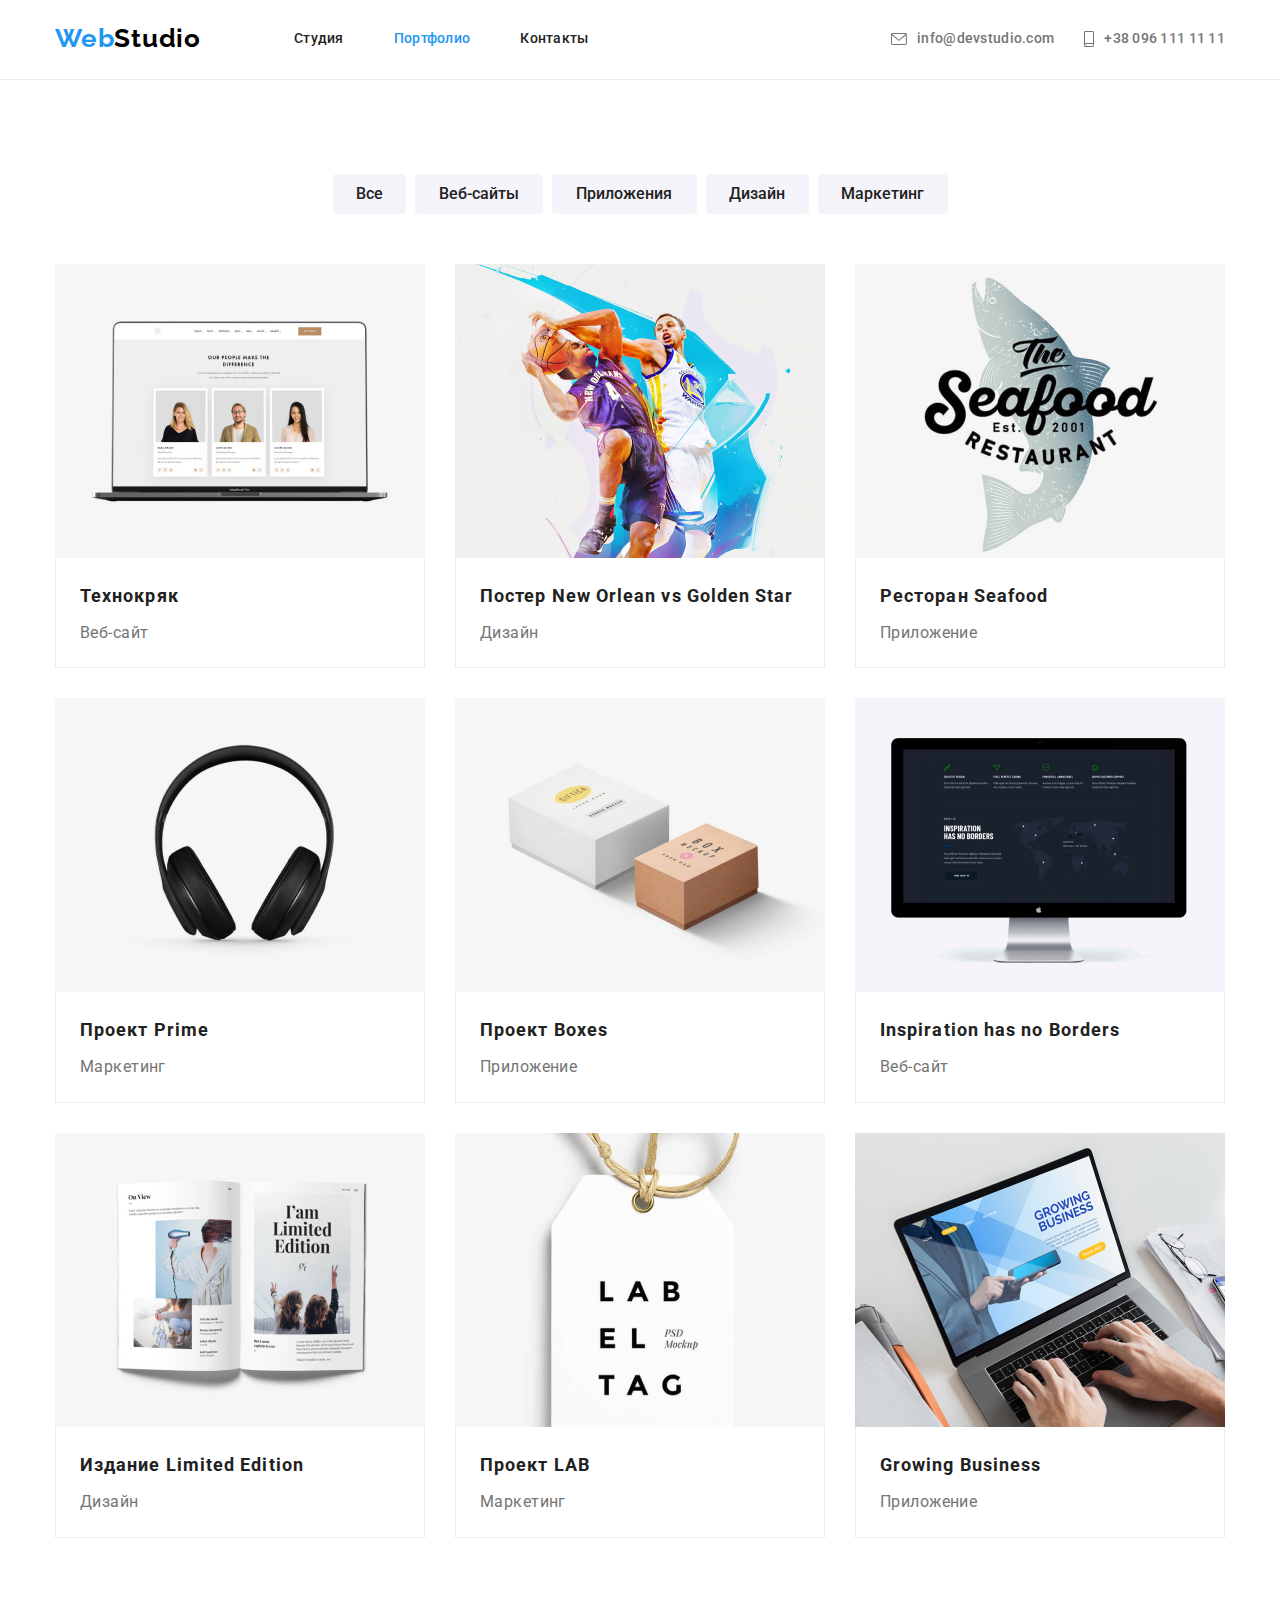
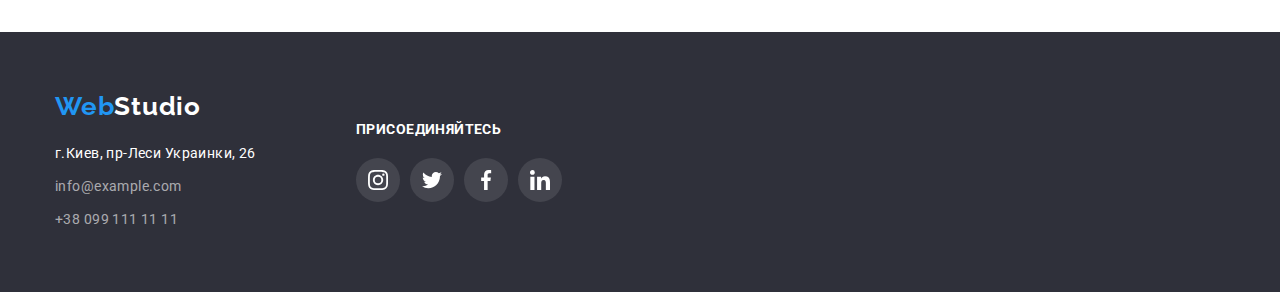
==== prettier.html @ 3a26fc48 "добавил переходы  и анимации по макету , сделал модальное окно" ====
<!DOCTYPE html>
<html lang="ru">

<head>
    <meta charset="UTF-8">
    <meta http-equiv="X-UA-Compatible" content="IE=edge">
    <meta name="viewport" content="width=device-width, initial-scale=1.0">
    <title>Document</title>
    <link rel="preconnect" href="https://fonts.googleapis.com">
    <link rel="preconnect" href="https://fonts.gstatic.com" crossorigin>
    <link href="https://fonts.googleapis.com/css2?family=Raleway:wght@700&family=Roboto:wght@400;500;700;900&display=swap"
        rel="stylesheet">
    <link rel="stylesheet" href="https://cdnjs.cloudflare.com/ajax/libs/modern-normalize/1.1.0/modern-normalize.min.css">
    <link rel="stylesheet" href="css/styles.css">
</head>

<body>
    <!-- шапка сайта -->
<header class="header">
    <div class="container container-header">
        <nav class="nav">
            <a href="./index.html" class="logo-header"><span class="logo-web">Web</span>Studio</a>
            <ul class="list list-nav">
                <li class="items">
                    <a href="./index.html" class="link-nav">Студия</a>
                </li>
                <li class="items">
                    <a href="./prettier.html" class="link-nav portfolio">Портфолио</a>
                </li>
                <li class="items">
                    <a href="" class="link-nav">Контакты</a>
                </li>
            </ul>
        </nav>
        <div class="links-header">

            <a href="mailto:info@devstudio.com" class="link-header">
                <svg width="16" height="12" class="icon-mail">
                    <use href="./images/icons.svg#icon-mail"></use>
                </svg>
                info@devstudio.com</a>

            <a href="tel:+380961111111" class="link-header number">
                <svg width="10" height="16" class="icon-phone">
                    <use href="./images/icons.svg#smartphone"></use>
                </svg>
                +38 096 111 11 11</a>
        </div>
    </div>
</header>
    <!-- main меню -->
    <main class="main-portfolio">
        <section class="section">
            <div class="container">
            <ul class="list list-button">
               <li class="items">
                   <button type="button" class="btn-portfolio btn-all">Все</button>
                </li>
               <li class="items">
                   <button type="button" class="btn-portfolio btn-website">Веб-сайты</button>
                </li>
               <li class="items">
                   <button type="button" class="btn-portfolio btn-applications">Приложения</button>
                </li>
               <li class="items">
                   <button type="button" class="btn-portfolio btn-design">Дизайн</button>
                </li>
               <li class="items">
                   <button type="button" class="btn-portfolio btn-marketing">Маркетинг</button>
                </li>
            </ul>
            <ul class="list list-works">
                <li class="items">
                    <img src="images/img_texno.jpg" alt="Веб-сайт на ноутбуке" width="370" class="img">
                    <div class="container-works">
                        <h3 class="title">Технокряк</h3>
                        <p class="text">Веб-сайт</p>
                    </div>
                </li>
                <li class="items">
                    <img src="images/img_poster.jpg" alt="Постер про баскетбол" width="370" class="img">
                    <div class="container-works">
                        <h3 class="title">Постер New Orlean vs Golden Star</h3>
                        <p class="text">Дизайн</p>
                    </div> 
                </li>
                <li class="items">
                    <img src="images/img_restoran.jpg" alt="Логотип ресторана" width="370" class="img">
                    <div class="container-works">
                        <h3 class="title">Ресторан Seafood</h3>
                        <p class="text">Приложение</p>
                    </div>
                </li>
                <li class="items">
                    <img src="images/img_prime.jpg" alt="Наушники" width="370" class="img">
                    <div class="container-works">
                        <h3 class="title">Проект Prime</h3>
                        <p class="text">Маркетинг</p>
                    </div>
                </li>
                <li class="items">
                    <img src="images/img_boxes.jpg" alt="Две маленькие коробки" width="370" class="img">
                    <div  class="container-works">
                        <h3 class="title">Проект Boxes</h3>
                        <p class="text">Приложение</p>
                    </div>
                </li>
                <li class="items">
                    <img src="images/img_inspiration.jpg" alt="Информация про влияние фирмы на мониторе" width="370" class="img">
                    <div  class="container-works">
                        <h3 class="title">Inspiration has no Borders</h3>
                        <p class="text">Веб-сайт</p>
                    </div>
                </li>
                <li class="items">
                    <img src="images/img_book.jpg" alt="Книга" width="370" class="img">
                    <div class="container-works">
                        <h3 class="title">Издание Limited Edition</h3>
                        <p class="text">Дизайн</p>
                    </div>
                </li>
                <li class="items">
                    <img src="images/img_lab.jpg" alt="Бирка фирмы" width="370" class="img">
                    <div class="container-works">
                        <h3 class="title">Проект LAB</h3>
                        <p class="text">Маркетинг</p>
                    </div>
                </li>
                <li class="items">
                    <img src="images/img_growing.jpg" alt="Реклама сайта на ноутбуке" width="370" class="img">
                    <div class="container-works">
                        <h3 class="title">Growing Business</h3>
                        <p class="text">Приложение</p>
                    </div>
                </li>
            </ul>
            </div>
        </section>
    </main>
    <!-- подвал сайта -->
    <footer class="footer">
        <div class="container container-footer">
            <div class="container-address">
                <a href="./index.html" class="logo-footer"><span class="logo-web">Web</span>Studio</a>
                <address class="address">
                    <p class="text-footer">г.Киев, пр-Леси Украинки, 26</p>
                    <a href="mailto:info@example.com" class="link-footer">info@example.com</a> <br />
                    <a href="tel:+380991111111" class="link-footer">+38 099 111 11 11</a>
                </address>
            </div>
            <div class="footer-social-network">
                <p class="text-invitations">Присоединяйтесь</p>
                <ul class="list list-footer">
                    <li class="items">
                        <a class="link" href="">
                            <svg class="icon-social-network">
                                <use href="./images/icons.svg#instagram"></use>
                            </svg>
                        </a>
                    </li>
                    <li class="items">
                        <a class="link" href="">
                            <svg class="icon-social-network">
                                <use href="./images/icons.svg#twitter"></use>
                            </svg>
                        </a>
                    </li>
                    <li class="items">
                        <a class="link" href="">
                            <svg class="icon-social-network">
                                <use href="./images/icons.svg#facebook"></use>
                            </svg>
                        </a>
                    </li>
                    <li class="items">
                        <a class="link" href="">
                            <svg class="icon-social-network">
                                <use href="./images/icons.svg#linkedin"></use>
                            </svg>
                        </a>
                    </li>
                </ul>
            </div>
        </div>
    </footer>
    </body>
    
    </html>
---- css/styles.css ----
/* основной шрифт Roboto – 400,500,700,900 */
/* дополнительный шрифт Raleway – 700 */
/* основной цвет фона #ffffff */
/* основной цвет для текста #757575 */
/* дополнительный цвет текста #212121 */
/* дополнительный цвет #2196F3 */
/* цвет иконок #AFB1B8 */
:root {
    --main-background-color: #ffffff;
    --main-color-text: #757575;
    --complementary-color-text: #212121;
    --complementary-color: #2196F3;
    --icon-color: #AFB1B8;
}

body {
    font-family: 'Roboto', sans-serif;
        font-size: 14px;
        letter-spacing: 0.03em;
    background-color: var(--main-background-color);
    color: var(--main-color-text);
}
h1 { 
    margin: 0;
    padding: 0;
    color: #ffffff;
}
h2,
h3,
h4,
h5,
h6 {
    margin: 0;
    padding: 0;
   color: var(--complementary-color-text);
}

.container {
    width: 1200px;
    padding-left: 15px;
    padding-right: 15px;
    margin-left: auto;
    margin-right: auto;
}

.section {
padding-top: 94px;
padding-bottom: 94px;
}

.list {
    padding: 0;
    margin: 0;
    list-style: none;
}

p {
    margin: 0;
    padding: 0;
}
.img {
    display: block;
}

/* header шапка */
.header {
padding-top: 24px;
padding-bottom: 25px;
border-bottom: 1px solid #ECECEC;
}

.container-header {

    display: flex;
    align-items: center;
    
}

.nav {
    display: flex;
}

.logo-header,
.logo-footer {
    font-family: 'Raleway', sans-serif;
        font-weight: 700;
        font-size: 26px;
        line-height: 1.14;
        letter-spacing: 0.03em;
}
.logo-header { 
    color: #000000;
    text-decoration: none;
}
.logo-footer { 
    display: inline-block;
    margin-bottom: 20px; 
color: #ffffff;
text-decoration: none;
}
.logo-web {
    color: var(--complementary-color);
}

.list-nav {
    display: flex;
    margin-left: 93px;
    align-items: center;
}
.list-nav > .items + .items {
margin-left: 50px;
}
.link-nav {
    display: block;
    
    font-weight: 500;
        line-height: 1.14;
        letter-spacing: 0.02em;
        text-decoration: none;
    color: var(--complementary-color-text);
}

.link-nav:hover,
.link-nav:focus {
color: var(--complementary-color);
}


.studio {
    color: var(--complementary-color);
}
.portfolio {
    color: var(--complementary-color);
}


.links-header {
    display: flex;
margin-left: auto;
}

.icon-mail {
    margin-right: 10px;
fill: currentColor;
}
.icon-mail:hover{
    fill: var(--complementary-color);
}
.icon-phone {
    margin-right: 10px;
    fill: currentColor;
}
.icon-phone:hover {
    fill: var(--complementary-color);
}
.link-header {
    display: flex;
    align-items: center;
    font-weight: 500;
        line-height: 1.14;
        letter-spacing: 0.02em;
    text-decoration: none;
    color: var(--main-color-text);
}
.link-header:hover,
.link-header:focus {
color: var(--complementary-color);
}

.links-header>.number {
    margin-left: 30px;
}

/* main */
/* герой hero */
.hero {
    max-width: 1600px;
    height: 600px;
    margin-left: auto;
    margin-right: auto;
    padding-top: 200px;
    padding-bottom: 200px;
    
    background-image: linear-gradient(
        to right,
         rgba(47, 48, 58, 0.4),
          rgba(47, 48, 58, 0.4)
          ), url(../images/Img_hero.jpg);
    background-repeat: no-repeat;
    background-position: center;
    background-size: cover;
    
}
.container-hero {
    text-align: center;
}
.main-title {
    display: inline-block;
    margin-bottom: 30px;
    font-weight: 900;
    width: 696px;
        font-size: 44px;
        line-height: 1.36;
        text-align: center;
        letter-spacing: 0.06em;
        text-transform: uppercase
}
.btn {
    display: flex;
        align-items: center;
        text-align: center;
        margin-left: auto;
        margin-right: auto;
        padding: 10px 32px;
        border: 1px solid transparent;
        border-radius: 4px;
        min-width: 200px;

    font-weight: 700;
        font-size: 16px;
        line-height: 1.87;
        letter-spacing: 0.06em; 
    background-color: var(--complementary-color);
    color: #ffffff;

    cursor: pointer;
}
/* benefits преимущества */
.benefits {
    
}
.list-benefits {
    display: flex;
}
.container-benefits {
    display: flex;
    justify-content: center;
    align-items: center;
width: 270px;
height: 120px;
margin-bottom: 30px;
border-radius: 4px;
background-color: #F5F4FA;
}
.icon-benefits {
    width: 70px;
    height: 70px;
   
}
.list-benefits > .items {
    margin-left: 30px;
}
.list-benefits > .items:first-child {
    margin-left: 0;
}

.title-benefits {
    margin-bottom: 10px;
    font-weight: 700;
    font-size: 14px;
        line-height: 1.14;
        letter-spacing: 0.03em;
        text-transform: uppercase;
}

.text-benefits {
    line-height: 1.71;
}

/*  деятельность activity */
.activity {
padding-top: 0;
}

.title-activity,
.title-team,
.title-clients {
font-weight: 700;
    font-size: 36px;
    line-height: 1.16;
    text-align: center;
    letter-spacing: 0.03em
}
.title-activity {
    margin-bottom: 50px;
}

.list-activity {
display: flex;
}

.list-activity > .items {
    margin-left: 30px;
}
.list-activity>.items:first-child {
    margin-left: 0;
}
/* команда team */
.team {
    background-color: #F5F4FA;
}

.title-team {
    margin-bottom: 50px;
}

.list-team {
display: flex;

}
.list-team >.items {
    border-radius: 0px 0px 4px 4px;
    box-shadow: 0px 1px 3px rgba(0, 0, 0, 0.12),
     0px 1px 1px rgba(0, 0, 0, 0.14),
      0px 2px 1px rgba(0, 0, 0, 0.2);
    
    margin-left: 30px;
}
.list-team >.items:first-child {
    margin-left: 0;
}
.container-people {
    background-color: var(--main-background-color);
padding-top: 30px;
padding-bottom: 25px;
}

.title-name {
    margin-bottom: 10px;
    font-weight: 500;
    font-size: 16px;
    line-height: 1.18;
    text-align: center;
    letter-spacing: 0.03em;
}

.text-team {
    margin-bottom: 16px;
font-size: 16px;
    line-height: 1.18;
    text-align: center;
}

.list-social-networks {
display: flex;
justify-content: center;
}

.link-team {
display: inline-block;
    text-align: center;
    width: 44px;
    height: 44px;
    padding: 12px;
    border-radius: 50%;
}
.link-team:hover,
.link-team:focus
 {
  background-color: var(--complementary-color);
}

.link-team:hover .icon-social-network,
.link-team:focus .icon-social-network {
    fill: #fff;
}
.list-social-networks .items:nth-child(n+2) {
    margin-left: 10px;
}
.icon-social-network {
    fill: var(--icon-color);
    width: 20px;
    height: 20px;
}
/* regular customers постоянные клиенты*/
.title-clients {
    margin-bottom: 50px;
}

.list-clients {
display: flex;
justify-content: center;
}
.list-clients > .items:nth-child(n+2){
    margin-left: 30px;
}

 .link-clients {
    display: flex;
        justify-content: center;
        align-items: center;
width: 170px;
    height: 92px;
    border: 1px solid #AFB1B8;
    border-radius: 4px;
 }

.icon-clients {
 fill: var(--icon-color);
}

.link-clients:hover,
.link-clients:focus {
border: 1px solid var(--complementary-color);
}
.link-clients:hover .icon-clients,
.link-clients:focus .icon-clients {
    fill: var(--complementary-color);
}

/* main portfolio */
.main-portfolio {

}

.list-button {
    display: flex;
    justify-content: center;
    margin-bottom: 50px;
}
.list-button > .items:nth-child(n+2) {
margin-left: 9px;
}
.btn-portfolio {
    padding: 6px 0;
    border-radius: 4px;
    border: 1px solid transparent;
    font-family: 'Roboto', sans-serif;
    font-weight: 500;
        font-size: 16px;
        line-height: 1.62;
        text-align: center;
    cursor: pointer;
   background-color: #F5F4FA; 
   color: var(--complementary-color-text);
}
.btn-portfolio:hover,
.btn-portfolio:focus {
    background-color: var(--complementary-color);
    color: #ffffff;
    box-shadow: 0px 3px 1px rgba(0, 0, 0, 0.1),
     0px 1px 2px rgba(0, 0, 0, 0.08),
      0px 2px 2px rgba(0, 0, 0, 0.12);
}
.btn-all {
min-width: 73px;
}
.btn-website {
min-width: 128px;
}
.btn-applications {
min-width: 145px;
}
.btn-design {
min-width: 103px;
}
.btn-marketing {
min-width: 130px;
}
.list-works {
    display: flex;
    flex-wrap: wrap;
    margin: -15px;
}
.list-works .items {
    margin: 15px;
    
}
.list-works .items:hover {
    box-shadow: 0px 1px 1px rgba(0, 0, 0, 0.12),
     0px 4px 4px rgba(0, 0, 0, 0.06),
      1px 4px 6px rgba(0, 0, 0, 0.16);
}
.container-works {
    padding: 20px 24px;
    border-right: 1px solid #EEEEEE;
    border-bottom: 1px solid #EEEEEE;
    border-left: 1px solid #EEEEEE;
}

.list-works .title {
    margin-bottom: 4px;
    font-weight: 700;
        font-size: 18px;
        line-height: 2;
        letter-spacing: 0.06em;
}
.list-works .text {
   
    font-size: 16px;
line-height: 1.87;
}
 /* footer подвал */
.footer {
    padding-top: 60px;
    padding-bottom: 60px;
background-color: #2F303A;
}
.container-footer {
    display: flex;
    align-items: center;
}
.container-address {
  width: 231px;
}
.address {
    width: 321px;
margin: 0;
}
.text-footer {
    margin-bottom: 9px;
    font-style: normal;
    line-height: 1.71;
color: #ffffff;
} 

.link-footer {
    margin-bottom: 9px;
    display: inline-block;
    font-style: normal;
    line-height: 1.71;
    text-decoration: none;
color: rgba(255, 255, 255, 0.6);
}
.link-footer:last-child {
    margin-bottom: 0;
}
.link-footer:hover,
.link-footer:focus {
color: var(--complementary-color);
}

.footer-social-network {
margin-left: 70px;
}
.text-invitations {
    margin-bottom: 20px;
    font-weight: 700;
        line-height: 1.14;
        letter-spacing: 0.03em;
        text-transform: uppercase;
        color: #FFFFFF;
}
.list-footer {
    display: flex;

}
.list-footer .items {
    
}
/* .list-footer .items:hover,
.list-footer .items:focus {
    background-color: var(--complementary-color);
} */
.list-footer .items:nth-child(n+2) {
    margin-left: 10px;
}
.link {
display: inline-block;
    text-align: center;
    padding: 12px;
    width: 44px;
    height: 44px;
    border-radius: 50%;
    background-color: rgba(255, 255, 255, 0.1);
}
.link:hover,
.link:focus {
background-color: var(--complementary-color);
}
.link .icon-social-network {
    width: 20px;
    height: 20px;
    fill: #fff;
}
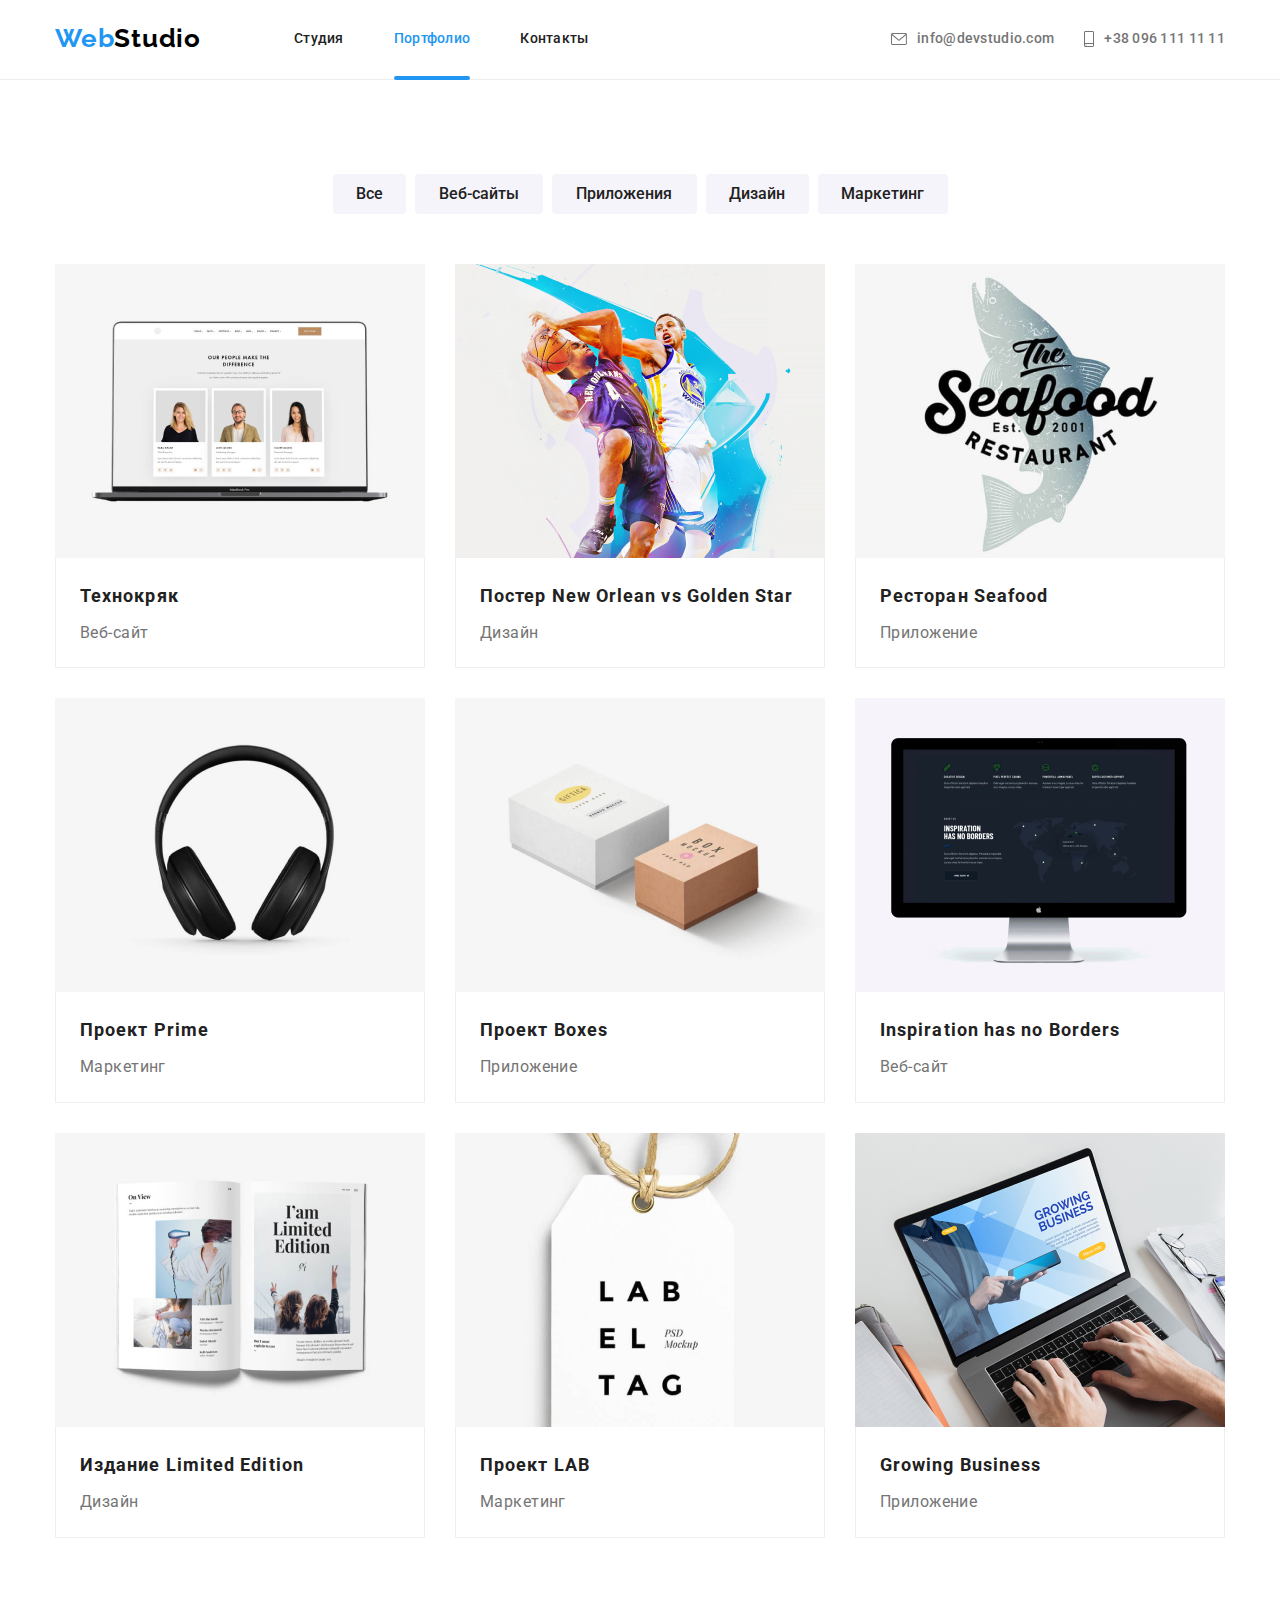
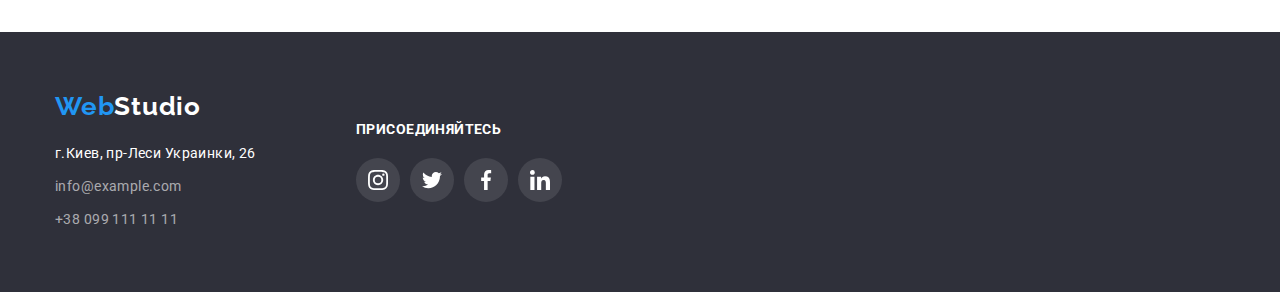
==== commit c2f1c0a9: "добавил переходы и анимации по макету, так же создал модальное окно" ====
--- a/prettier.html
+++ b/prettier.html
@@ -33,7 +33,6 @@
             </ul>
         </nav>
         <div class="links-header">
-
             <a href="mailto:info@devstudio.com" class="link-header">
                 <svg width="16" height="12" class="icon-mail">
                     <use href="./images/icons.svg#icon-mail"></use>
@@ -70,64 +69,119 @@
                 </li>
             </ul>
             <ul class="list list-works">
-                <li class="items">
+                <li class="items-works">
+                    <div class="thumb-works">
                     <img src="images/img_texno.jpg" alt="Веб-сайт на ноутбуке" width="370" class="img">
+                    <div class="overlay">
+                        <p class="text">Ресурс предлагает комплексные предложения с разным уровнем функционала и сервисов. Все это позволит
+                            посетителю получить
+                            исчерпывающие сведения о компании или частном лице.</p>
+                    </div>
+                    </div>
                     <div class="container-works">
                         <h3 class="title">Технокряк</h3>
                         <p class="text">Веб-сайт</p>
                     </div>
                 </li>
-                <li class="items">
+                <li class="items-works">
+                    <div class="thumb-works">
                     <img src="images/img_poster.jpg" alt="Постер про баскетбол" width="370" class="img">
+                    <div class="overlay">
+                    <p class="text">Ресурс предлагает комплексные предложения с разным уровнем функционала и сервисов. Все это позволит посетителю получить
+                    исчерпывающие сведения о компании или частном лице.</p>
+                    </div>
+                    </div>
                     <div class="container-works">
                         <h3 class="title">Постер New Orlean vs Golden Star</h3>
                         <p class="text">Дизайн</p>
                     </div> 
                 </li>
-                <li class="items">
+                <li class="items-works">
+                    <div class="thumb-works">
                     <img src="images/img_restoran.jpg" alt="Логотип ресторана" width="370" class="img">
+                    <div class="overlay">
+                    <p class="text">Ресурс предлагает комплексные предложения с разным уровнем функционала и сервисов. Все это позволит посетителю получить
+                    исчерпывающие сведения о компании или частном лице.</p>
+                    </div>
+                    </div>
                     <div class="container-works">
                         <h3 class="title">Ресторан Seafood</h3>
                         <p class="text">Приложение</p>
                     </div>
                 </li>
-                <li class="items">
+                <li class="items-works">
+                    <div class="thumb-works">
                     <img src="images/img_prime.jpg" alt="Наушники" width="370" class="img">
+                    <div class="overlay">
+                    <p class="text">Ресурс предлагает комплексные предложения с разным уровнем функционала и сервисов. Все это позволит посетителю получить
+                    исчерпывающие сведения о компании или частном лице.</p>
+                    </div>
+                    </div>
                     <div class="container-works">
                         <h3 class="title">Проект Prime</h3>
                         <p class="text">Маркетинг</p>
                     </div>
                 </li>
-                <li class="items">
+                <li class="items-works">
+                    <div class="thumb-works">
                     <img src="images/img_boxes.jpg" alt="Две маленькие коробки" width="370" class="img">
+                    <div class="overlay">
+                    <p class="text">Ресурс предлагает комплексные предложения с разным уровнем функционала и сервисов. Все это позволит посетителю получить
+                    исчерпывающие сведения о компании или частном лице.</p>
+                    </div>
+                    </div>
                     <div  class="container-works">
                         <h3 class="title">Проект Boxes</h3>
                         <p class="text">Приложение</p>
                     </div>
                 </li>
-                <li class="items">
+                <li class="items-works">
+                    <div class="thumb-works">
                     <img src="images/img_inspiration.jpg" alt="Информация про влияние фирмы на мониторе" width="370" class="img">
+                    <div class="overlay">
+                    <p class="text">Ресурс предлагает комплексные предложения с разным уровнем функционала и сервисов. Все это позволит посетителю получить
+                    исчерпывающие сведения о компании или частном лице.</p>
+                    </div>
+                    </div>
                     <div  class="container-works">
                         <h3 class="title">Inspiration has no Borders</h3>
                         <p class="text">Веб-сайт</p>
                     </div>
                 </li>
-                <li class="items">
+                <li class="items-works">
+                    <div class="thumb-works">
                     <img src="images/img_book.jpg" alt="Книга" width="370" class="img">
+                    <div class="overlay">
+                    <p class="text">Ресурс предлагает комплексные предложения с разным уровнем функционала и сервисов. Все это позволит посетителю получить
+                    исчерпывающие сведения о компании или частном лице.</p>
+                    </div>
+                    </div>
                     <div class="container-works">
                         <h3 class="title">Издание Limited Edition</h3>
                         <p class="text">Дизайн</p>
                     </div>
                 </li>
-                <li class="items">
+                <li class="items-works">
+                    <div class="thumb-works">
                     <img src="images/img_lab.jpg" alt="Бирка фирмы" width="370" class="img">
+                    <div class="overlay">
+                    <p class="text">Ресурс предлагает комплексные предложения с разным уровнем функционала и сервисов. Все это позволит посетителю получить
+                    исчерпывающие сведения о компании или частном лице.</p>
+                    </div>
+                    </div>
                     <div class="container-works">
                         <h3 class="title">Проект LAB</h3>
                         <p class="text">Маркетинг</p>
                     </div>
                 </li>
-                <li class="items">
+                <li class="items-works">
+                    <div class="thumb-works">
                     <img src="images/img_growing.jpg" alt="Реклама сайта на ноутбуке" width="370" class="img">
+                    <div class="overlay">
+                    <p class="text">Ресурс предлагает комплексные предложения с разным уровнем функционала и сервисов. Все это позволит посетителю получить
+                    исчерпывающие сведения о компании или частном лице.</p>
+                    </div>
+                    </div>
                     <div class="container-works">
                         <h3 class="title">Growing Business</h3>
                         <p class="text">Приложение</p>
@@ -151,28 +205,28 @@
             <div class="footer-social-network">
                 <p class="text-invitations">Присоединяйтесь</p>
                 <ul class="list list-footer">
-                    <li class="items">
+                    <li class="items-footer">
                         <a class="link" href="">
                             <svg class="icon-social-network">
                                 <use href="./images/icons.svg#instagram"></use>
                             </svg>
                         </a>
                     </li>
-                    <li class="items">
+                    <li class="items-footer">
                         <a class="link" href="">
                             <svg class="icon-social-network">
                                 <use href="./images/icons.svg#twitter"></use>
                             </svg>
                         </a>
                     </li>
-                    <li class="items">
+                    <li class="items-footer">
                         <a class="link" href="">
                             <svg class="icon-social-network">
                                 <use href="./images/icons.svg#facebook"></use>
                             </svg>
                         </a>
                     </li>
-                    <li class="items">
+                    <li class="items-footer">
                         <a class="link" href="">
                             <svg class="icon-social-network">
                                 <use href="./images/icons.svg#linkedin"></use>
--- a/css/styles.css
+++ b/css/styles.css
@@ -5,12 +5,14 @@
 /* дополнительный цвет текста #212121 */
 /* дополнительный цвет #2196F3 */
 /* цвет иконок #AFB1B8 */
+/* кубик по макету cubic-bezier(0.4, 0, 0.2, 1) */
 :root {
     --main-background-color: #ffffff;
     --main-color-text: #757575;
     --complementary-color-text: #212121;
     --complementary-color: #2196F3;
     --icon-color: #AFB1B8;
+    --cubic-bezier: cubic-bezier(0.4, 0, 0.2, 1);
 }
 
 body {
@@ -112,12 +114,13 @@
 }
 .link-nav {
     display: block;
-    
     font-weight: 500;
         line-height: 1.14;
         letter-spacing: 0.02em;
         text-decoration: none;
     color: var(--complementary-color-text);
+
+    transition: color 250ms var(--cubic-bezier);
 }
 
 .link-nav:hover,
@@ -127,12 +130,36 @@
 
 
 .studio {
+    position: relative;
     color: var(--complementary-color);
 }
+.studio::after {
+    content: " ";
+    position: absolute;
+    left: 0;
+    bottom: 0;
+    width: 100%;
+    height: 4px;
+    border-radius: 2px;
+    background-color: var(--complementary-color);
+    transform: translateY(33px);
+}
+
 .portfolio {
+    position: relative;
     color: var(--complementary-color);
 }
-
+.portfolio::after {
+    content: " ";
+    position: absolute;
+    left: 0;
+    bottom: 0;
+    width: 100%;
+    height: 4px;
+    border-radius: 2px;
+    background-color: var(--complementary-color);
+    transform: translateY(33px);
+}
 
 .links-header {
     display: flex;
@@ -161,6 +188,7 @@
         letter-spacing: 0.02em;
     text-decoration: none;
     color: var(--main-color-text);
+    transition: color 250ms var(--cubic-bezier);
 }
 .link-header:hover,
 .link-header:focus {
@@ -205,7 +233,7 @@
         letter-spacing: 0.06em;
         text-transform: uppercase
 }
-.btn {
+.btn-main {
     display: flex;
         align-items: center;
         text-align: center;
@@ -222,8 +250,63 @@
         letter-spacing: 0.06em; 
     background-color: var(--complementary-color);
     color: #ffffff;
+    box-shadow: 0px 4px 4px rgba(0, 0, 0, 0.15);
 
     cursor: pointer;
+}
+.backdrop {
+    position: fixed;
+    left: 0;
+    top: 0;
+    width: 100%;
+    height: 100%;
+    background-color: rgba(0, 0, 0, 0.2);
+    opacity: 1;
+    transition: opacity 250ms var(--cubic-bezier);
+}
+.backdrop.is-hidden {
+    opacity: 0;
+    pointer-events: none;
+}
+.backdrop.is-hidden .modal {
+   transform: translate(-50%, -50%) scale(1.2);
+    
+}
+.modal {
+    position: absolute;
+    top: 50%;
+    left: 50%;
+   transform: translate(-50%, -50%) scale(1);
+   transition: transform 250ms var(--cubic-bezier);
+    width: 528px;
+    height: 581px;
+    padding: 15px;
+    background-color: #FFFFFF;
+        box-shadow: 0px 1px 3px rgba(0, 0, 0, 0.12),
+         0px 1px 1px rgba(0, 0, 0, 0.14),
+          0px 2px 1px rgba(0, 0, 0, 0.2);
+        border-radius: 4px;
+}
+.btn-close {
+    position: absolute;
+    display: flex;
+    justify-content: center;
+    align-items: center;
+    padding: 6px;
+    top: 11px;
+    right: 12px;
+    width: 30px;
+    height: 30px;
+    border-radius: 50%;
+    background-color: var(--main-background-color);
+    border: 1px solid rgba(0, 0, 0, 0.1);
+}
+.icon-close { 
+    display: inline-block;
+    width: 18px;
+    height: 18px;
+    margin: 0;
+    padding: 0;
 }
 /* benefits преимущества */
 .benefits {
@@ -295,6 +378,32 @@
 .list-activity>.items:first-child {
     margin-left: 0;
 }
+
+.activity-thumb {
+    position: relative;
+}
+.activity-thumb::before {
+   content: " ";
+   position: absolute;
+   width: 100%;
+   height: 70px;
+   left: 0;
+   bottom: 0;
+   background-color: rgba(47, 48, 58, 0.8);
+}
+
+.text-activity {
+    position: absolute;
+    min-width: 205px;
+    bottom: 27px;
+    left: 83px;
+font-weight: 700;
+    line-height: 1.14;
+    text-align: center;
+    text-transform: uppercase;
+
+    color: #FFFFFF;
+}
 /* команда team */
 .team {
     background-color: #F5F4FA;
@@ -353,17 +462,25 @@
     height: 44px;
     padding: 12px;
     border-radius: 50%;
-}
-.link-team:hover,
-.link-team:focus
- {
-  background-color: var(--complementary-color);
-}
-
-.link-team:hover .icon-social-network,
-.link-team:focus .icon-social-network {
+    transition: transform 250ms var(--cubic-bezier),
+    background-color 250ms var(--cubic-bezier);
+}
+
+.items-icon:hover .link-team {
+    transform: rotateY(360deg);
+    background-color: var(--complementary-color);
+}
+.link-team:focus {
+    transform: rotateY(360deg);
+        background-color: var(--complementary-color);
+}
+.items-icon:hover .icon-social-network {
     fill: #fff;
 }
+.link-team:focus .icon-social-network{
+    fill: #fff;
+}
+
 .list-social-networks .items:nth-child(n+2) {
     margin-left: 10px;
 }
@@ -371,6 +488,7 @@
     fill: var(--icon-color);
     width: 20px;
     height: 20px;
+    transition: fill 250ms var(--cubic-bezier);
 }
 /* regular customers постоянные клиенты*/
 .title-clients {
@@ -381,7 +499,7 @@
 display: flex;
 justify-content: center;
 }
-.list-clients > .items:nth-child(n+2){
+.list-clients > .items-clients:nth-child(n+2){
     margin-left: 30px;
 }
 
@@ -393,17 +511,24 @@
     height: 92px;
     border: 1px solid #AFB1B8;
     border-radius: 4px;
+    transition: border 250ms var(--cubic-bezier);
  }
 
 .icon-clients {
+    transition: fill 250ms var(--cubic-bezier);
  fill: var(--icon-color);
 }
-
-.link-clients:hover,
+.items-clients:hover .link-clients{
+    border: 1px solid var(--complementary-color);
+ }
+
 .link-clients:focus {
-border: 1px solid var(--complementary-color);
-}
-.link-clients:hover .icon-clients,
+    border: 1px solid var(--complementary-color);
+}
+.items-clients:hover .icon-clients {
+    fill: var(--complementary-color)
+}
+
 .link-clients:focus .icon-clients {
     fill: var(--complementary-color);
 }
@@ -425,6 +550,7 @@
     padding: 6px 0;
     border-radius: 4px;
     border: 1px solid transparent;
+
     font-family: 'Roboto', sans-serif;
     font-weight: 500;
         font-size: 16px;
@@ -433,6 +559,10 @@
     cursor: pointer;
    background-color: #F5F4FA; 
    color: var(--complementary-color-text);
+
+   transition: background-color 250ms var(--cubic-bezier),
+   box-shadow 250ms var(--cubic-bezier),
+   color 250ms var(--cubic-bezier);
 }
 .btn-portfolio:hover,
 .btn-portfolio:focus {
@@ -462,14 +592,54 @@
     flex-wrap: wrap;
     margin: -15px;
 }
-.list-works .items {
+.items-works {
     margin: 15px;
+    transition: box-shadow 250ms var(--cubic-bezier);
     
 }
-.list-works .items:hover {
+.items-works:hover {
     box-shadow: 0px 1px 1px rgba(0, 0, 0, 0.12),
      0px 4px 4px rgba(0, 0, 0, 0.06),
       1px 4px 6px rgba(0, 0, 0, 0.16);
+}
+.thumb-works {
+    position: relative;
+    overflow: hidden;
+}
+.thumb-works::before {
+    content: "";
+position: absolute;
+top: 0;
+left: 0;
+width: 100%;
+height: 100%;
+background-color: rgba(33, 150, 243, 0.9);
+transform: translateY(100%);
+transition: transform 250ms var(--cubic-bezier);
+}
+.thumb-works:hover::before {
+transform: translateY(0);
+}
+.overlay {
+    position: absolute;
+    display: flex;
+    justify-content: center;
+    align-items: center;
+    width: 100%;
+    height: 100%;
+    top: 0;
+    left: 0;
+    transform: translateY(100%);
+    transition: transform 250ms var(--cubic-bezier);
+}
+.thumb-works:hover .overlay {
+    transform: translateY(0);
+}
+.overlay .text {
+    width: 322px;
+    font-size: 18px;
+        line-height: 1.55;
+        color: #FFFFFF;
 }
 .container-works {
     padding: 20px 24px;
@@ -521,6 +691,7 @@
     line-height: 1.71;
     text-decoration: none;
 color: rgba(255, 255, 255, 0.6);
+transition: color 250ms var(--cubic-bezier);
 }
 .link-footer:last-child {
     margin-bottom: 0;
@@ -545,14 +716,7 @@
     display: flex;
 
 }
-.list-footer .items {
-    
-}
-/* .list-footer .items:hover,
-.list-footer .items:focus {
-    background-color: var(--complementary-color);
-} */
-.list-footer .items:nth-child(n+2) {
+.list-footer .items-footer:nth-child(n+2) {
     margin-left: 10px;
 }
 .link {
@@ -563,13 +727,59 @@
     height: 44px;
     border-radius: 50%;
     background-color: rgba(255, 255, 255, 0.1);
-}
-.link:hover,
+    transition: transform 250ms var(--cubic-bezier),
+    background-color 250ms var(--cubic-bezier);
+}
+.items-footer:hover .link {
+    transform: rotateZ(360deg);
+background-color: var(--complementary-color);
+}
 .link:focus {
-background-color: var(--complementary-color);
-}
+    transform: rotateZ(360deg);
+        background-color: var(--complementary-color);
+}
+
 .link .icon-social-network {
     width: 20px;
     height: 20px;
     fill: #fff;
 }
+/* test */
+.btn-test {
+    position: relative;
+    display: block;
+    text-align: center;
+    margin-top: 20px;
+    padding: 15px 40px;
+    border: 4px solid orange;
+    border-radius: 6px;
+    background-color: red;
+    color: black;
+    cursor: pointer;
+    transition: background-color 1000ms linear,
+    color 1000ms linear;
+    overflow: hidden
+}
+ .btn-test:hover,
+ .btn-test:focus {
+background-color: #000000;
+color: red;
+ }
+ .test-icon {
+    fill: currentColor;
+   transition: transform 1000ms linear;
+ }
+ .btn-test:hover .test-icon {
+transform: translateY(-40px);
+ }
+ .icon-test {
+    position: absolute;
+    top: 50%;
+    left: 43px;
+    transform: translateY(calc(-50% + 40px));
+    transition: transform 1000ms linear;
+    fill: currentColor;
+ }
+ .btn-test:hover .icon-test {
+    transform: translateY(-50%);
+ }